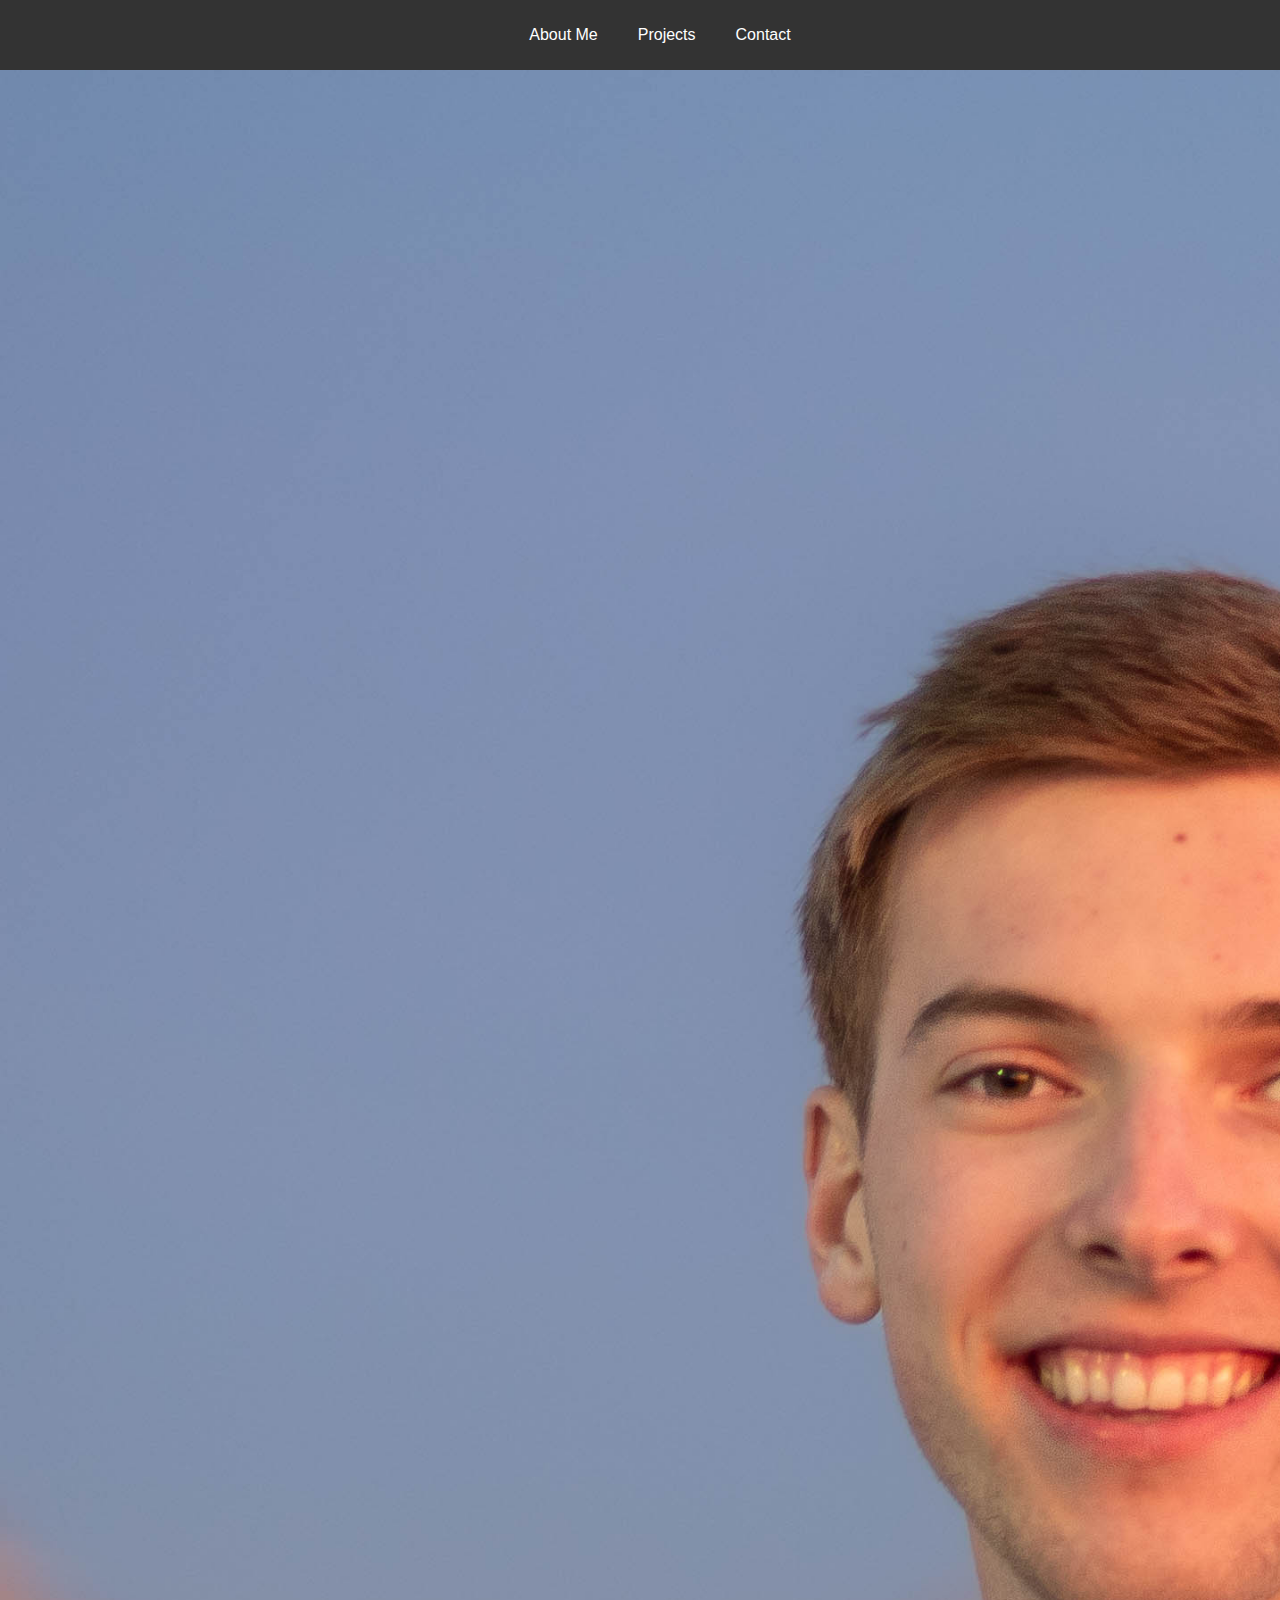
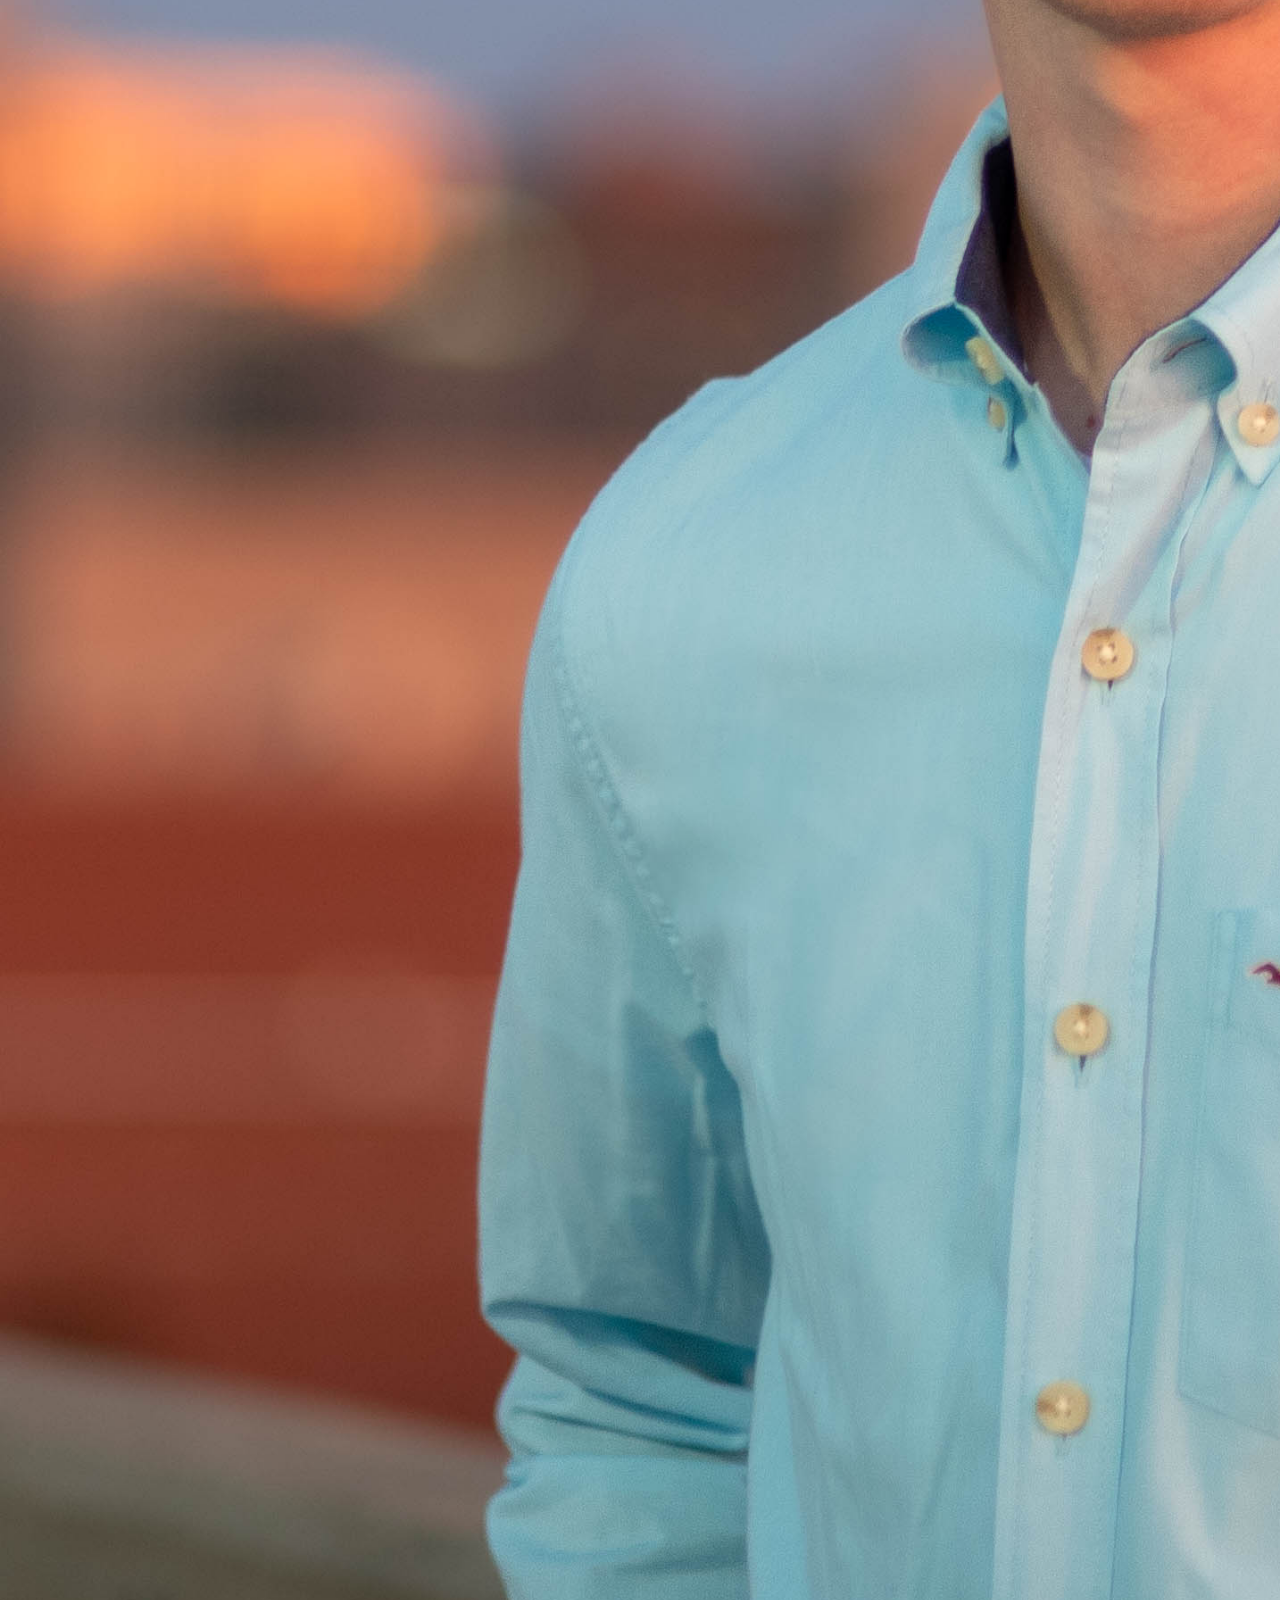
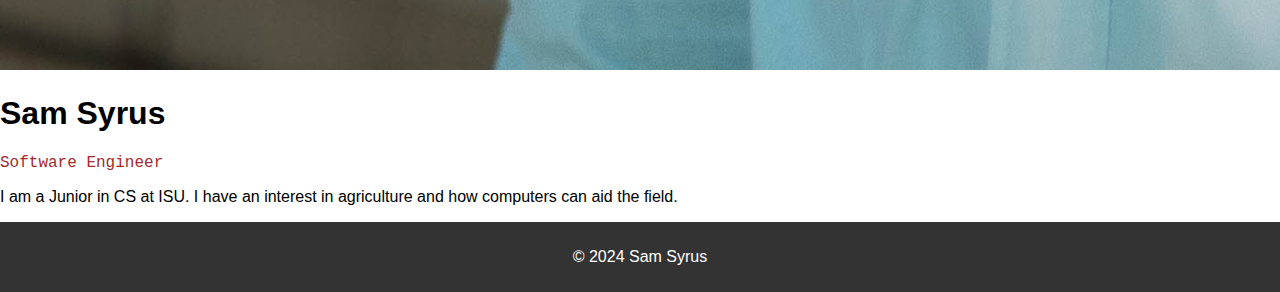
==== index.html @ 0c7414cd "Add files via upload" ====
<!DOCTYPE html>
<html lang="en">

<head>
    <meta charset="UTF-8">
    <meta name="viewport" content="width=device-width, initial-scale=1.0">
    <title>Document</title>
    <link rel="stylesheet" href="./style.css">
</head>

<header>
    <nav>
        <ul>
            <li><a href="./index.html">About Me</a></li>
            <li><a href="./projects.html">Projects</a></li>
            <li><a href="./contact.html">Contact</a></li>
        </ul>
    </nav>
</header>

<body>
    <div class="container">
        <img src="./images/profile.jpg" alt="Profile Photo">
        <h1>Sam Syrus</h1>
        <p style="font-family: 'Courier New', Courier, monospace; color: brown">Software Engineer</p>
        <p>I am a Junior in CS at ISU.
            I have an interest in agriculture and
            how computers can aid the field. </p>
    </div>
</body>

<footer>
    <p>&copy; 2024 Sam Syrus</p>
</footer>

</html>
---- style.css ----
header {
    background-color: #333;
    color: #fff;
    padding: 10px 0;
}

nav ul {
    list-style: none;
    display: flex;
    justify-content: center;
}

nav li {
    margin: 0 20px;
}

nav a {
    text-decoration: none;
    color: #fff;
}

img {
    max-width: 200%;
}

body {
    font-family: Arial, sans-serif;
    margin: 0;
    padding: 0;
}

footer {
    text-align: center;
    padding: 10px;
    background-color: #333;
    color: #fff;
}
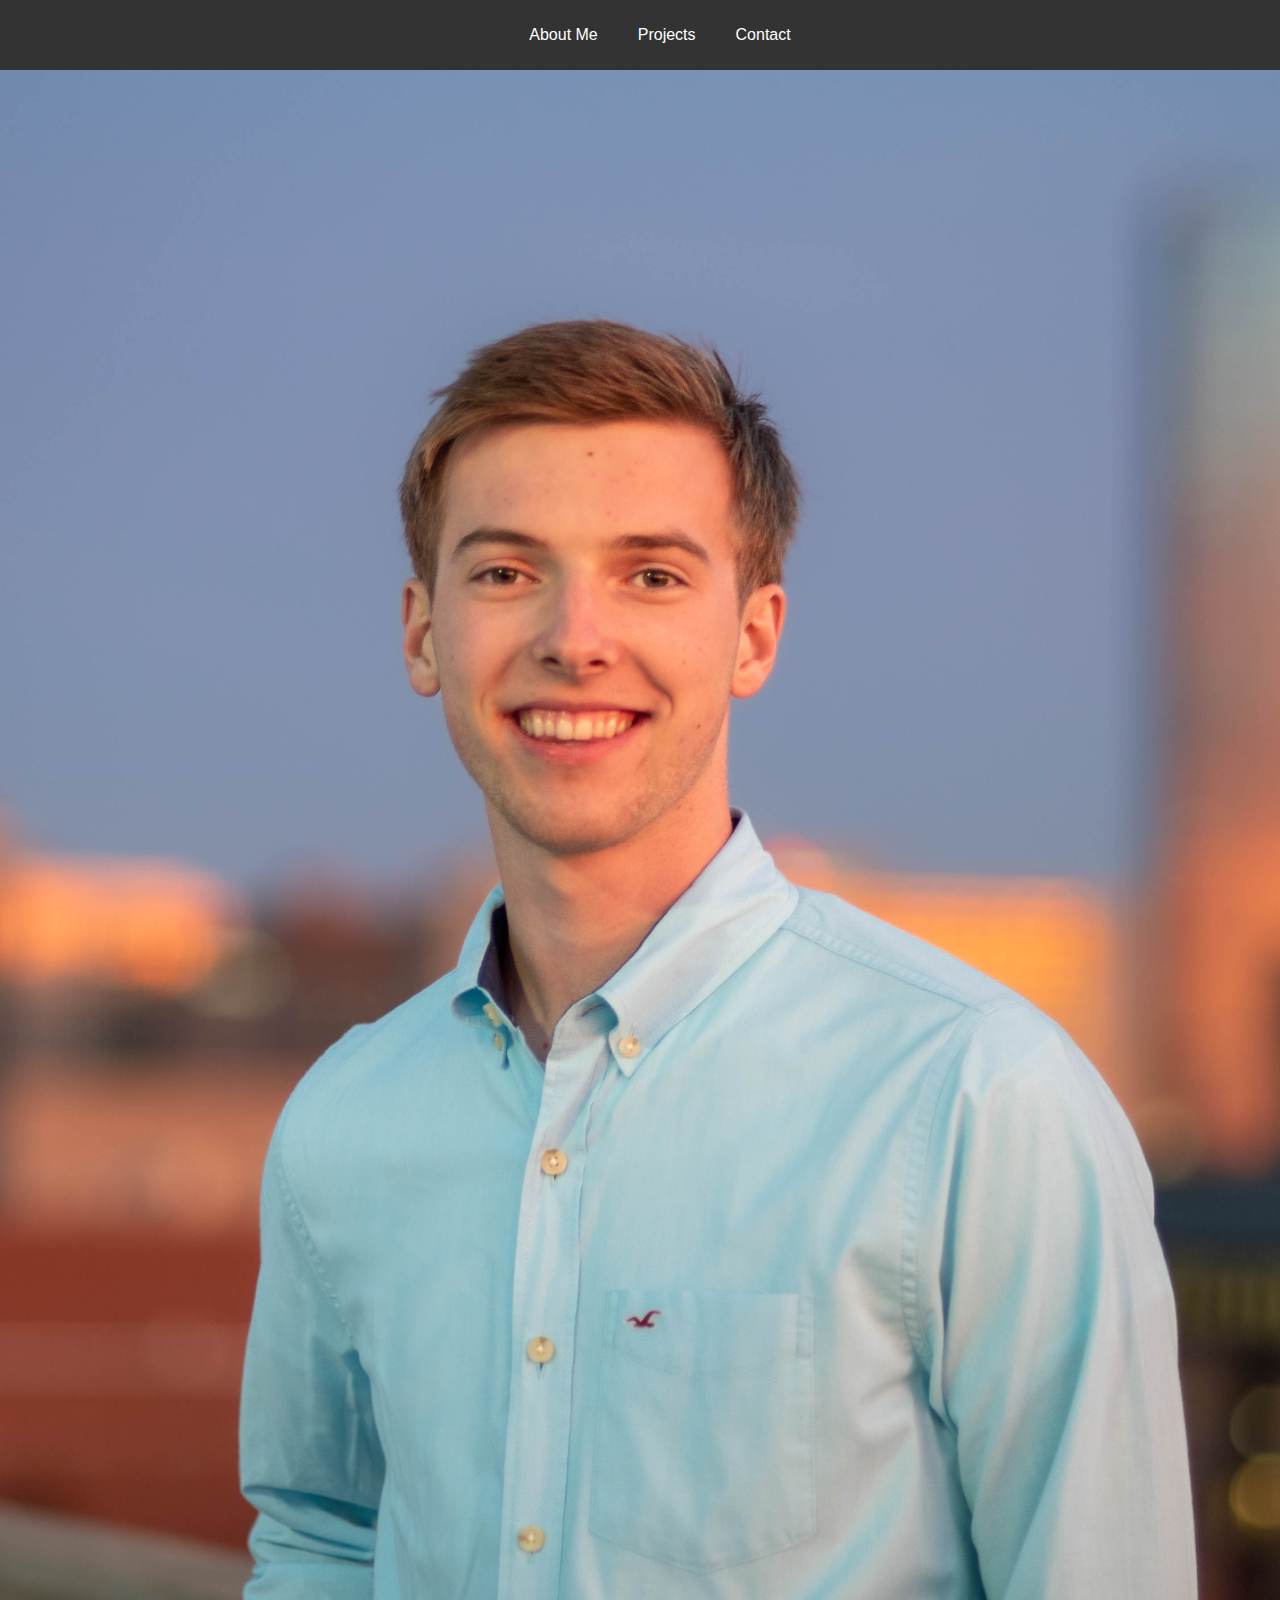
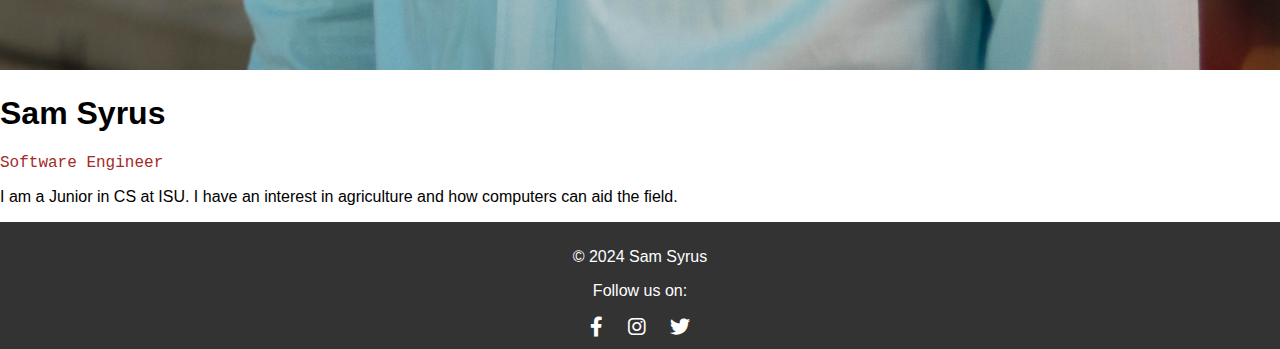
==== commit 00beaf12: "Add files via upload" ====
--- a/index.html
+++ b/index.html
@@ -6,6 +6,7 @@
     <meta name="viewport" content="width=device-width, initial-scale=1.0">
     <title>Document</title>
     <link rel="stylesheet" href="./style.css">
+    <link rel="stylesheet" href="https://cdnjs.cloudflare.com/ajax/libs/font-awesome/6.0.0-beta3/css/all.min.css">
 </head>
 
 <header>
@@ -31,6 +32,11 @@
 
 <footer>
     <p>&copy; 2024 Sam Syrus</p>
+    <p>Follow us on:</p>
+    <a href="https://www.facebook.com" target="_blank"><i class="fab fa-facebook-f"></i></a>
+    <a href="https://www.instagram.com" target="_blank"><i class="fab fa-instagram"></i></a>
+    <a href="https://www.twitter.com" target="_blank"><i class="fab fa-twitter"></i></a>
+
 </footer>
 
 </html>--- a/style.css
+++ b/style.css
@@ -20,7 +20,7 @@
 }
 
 img {
-    max-width: 200%;
+    max-width: 100%;
 }
 
 body {
@@ -34,4 +34,16 @@
     padding: 10px;
     background-color: #333;
     color: #fff;
+}
+
+footer a {
+    color: #fff;
+    margin: 0 10px;
+    text-decoration: none;
+    font-size: 20px;
+}
+
+footer a:hover {
+    color: #f39c12;
+    /* Change color on hover */
 }